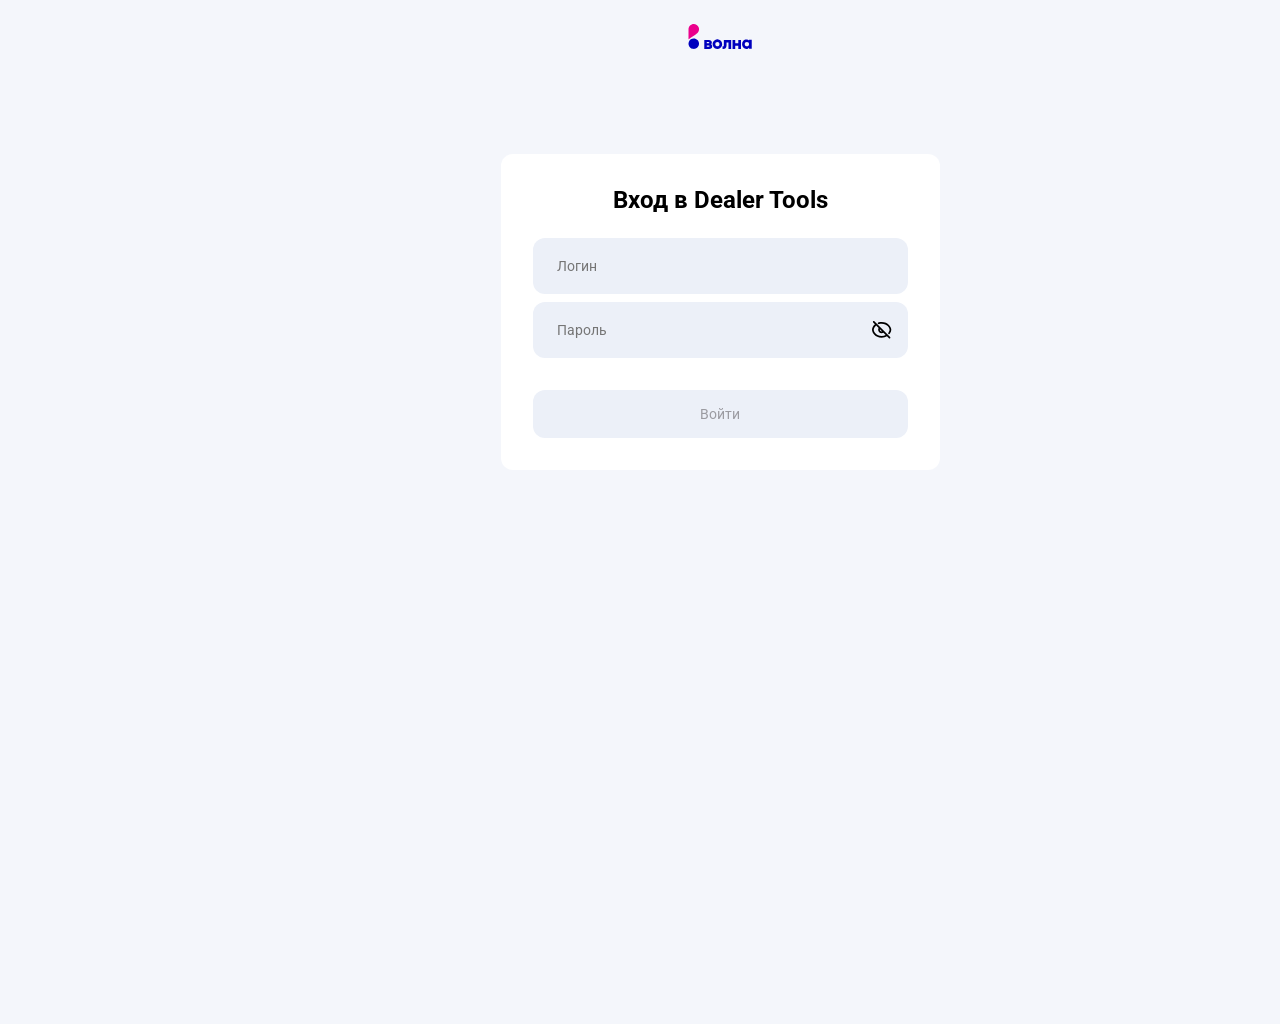
==== волна вход/index.html @ b410c904 "Add files via upload" ====
<!DOCTYPE html>
<html lang="ru">
<head>
    <meta charset="UTF-8">
    <meta name="viewport" content="width=device-width, initial-scale=1.0">
    <link rel="stylesheet" href="style.css">
    <title>Форма авторизации</title>
   
</head>
<body>
    <div class="volna">
    <svg width="81" height="32" viewBox="0 0 82 41" fill="none" xmlns="http://www.w3.org/2000/svg">
        <path d="M72.0825 25.8558C72.0647 26.2309 72.1231 26.6056 72.2542 26.9574C72.3852 27.3092 72.5862 27.6309 72.845 27.9029C73.3887 28.3941 74.0953 28.6661 74.8281 28.6661C75.5608 28.6661 76.2674 28.3941 76.8111 27.9029C77.2975 27.3317 77.5645 26.606 77.5645 25.8558C77.5645 25.1057 77.2975 24.38 76.8111 23.8088C76.2659 23.3208 75.5598 23.0509 74.8281 23.0509C74.0963 23.0509 73.3902 23.3208 72.845 23.8088C72.5862 24.0808 72.3852 24.4024 72.2542 24.7543C72.1231 25.1061 72.0647 25.4808 72.0825 25.8558ZM77.5685 21.1784V20.0935H81.028V31.6182H77.5685V30.5333C77.1397 31.0121 76.6079 31.3875 76.0132 31.6313C75.4184 31.875 74.7761 31.9808 74.1346 31.9406C73.3977 31.9465 72.6683 31.7931 71.9961 31.4911C71.324 31.189 70.725 30.7453 70.2402 30.1904C69.2009 28.9904 68.6289 27.4561 68.6289 25.8686C68.6289 24.2812 69.2009 22.7469 70.2402 21.5469C70.7226 20.9873 71.3206 20.5388 71.9928 20.2323C72.6651 19.9257 73.3958 19.7684 74.1346 19.7711C74.776 19.732 75.4179 19.8383 76.0125 20.082C76.6071 20.3257 77.139 20.7005 77.5685 21.1784Z" fill="#0000BE"/>
        <path d="M63.8041 24.5745V20.4242H67.2584V31.9489H63.8041V27.7986H59.884V31.9489H56.4297V20.4242H59.884V24.5745H63.8041Z" fill="#0000BE"/>
        <path d="M45.2843 20.3499H54.6853V31.8746H51.2309V23.6865H48.7387V27.1204C48.7387 28.8706 48.3054 30.1534 47.4388 30.9688C46.5688 31.7825 45.2997 32.0896 43.6211 31.89V28.6659C43.8268 28.7536 44.054 28.778 44.2736 28.7361C44.4933 28.6942 44.6955 28.5878 44.8544 28.4305C45.1823 27.9894 45.3355 27.4425 45.2843 26.8952V20.3499Z" fill="#0000BE"/>
        <path d="M34.3736 25.7927C34.3599 26.1537 34.42 26.5138 34.5503 26.8508C34.6805 27.1878 34.8781 27.4947 35.131 27.7527C35.6392 28.2415 36.3169 28.5145 37.022 28.5145C37.7271 28.5145 38.4048 28.2415 38.9129 27.7527C39.4031 27.2176 39.675 26.5183 39.675 25.7927C39.675 25.067 39.4031 24.3677 38.9129 23.8327C38.4035 23.3462 37.7263 23.0748 37.022 23.0748C36.3177 23.0748 35.6404 23.3462 35.131 23.8327C34.8781 24.0907 34.6805 24.3976 34.5503 24.7346C34.42 25.0716 34.3599 25.4316 34.3736 25.7927ZM41.354 30.1273C40.3542 31.1377 39.0347 31.77 37.6208 31.9163C36.2068 32.0626 34.7859 31.7139 33.6004 30.9295C32.4148 30.1452 31.5381 28.9739 31.1197 27.6153C30.7013 26.2568 30.7672 24.7952 31.3061 23.4798C31.845 22.1644 32.8235 21.0767 34.0748 20.4022C35.3261 19.7276 36.7726 19.5081 38.1677 19.781C39.5628 20.0539 40.8199 20.8023 41.7248 21.8986C42.6297 22.9949 43.1263 24.3712 43.1298 25.7927C43.1466 26.5983 42.9976 27.3988 42.6922 28.1444C42.3867 28.8901 41.9312 29.565 41.354 30.1273Z" fill="#0000BE"/>
        <path d="M23.4428 29.0854H26.0016C26.6771 29.0854 27.0251 28.7988 27.0251 28.2308C27.0251 27.6627 26.6874 27.4222 26.0016 27.4222H23.4428V29.0854ZM25.6127 23.1849H23.4428V24.7969H25.6127C26.295 24.7969 26.6362 24.5359 26.6362 24.0139C26.6362 23.4919 26.295 23.2156 25.6127 23.1849ZM28.8163 26.0405C29.298 26.278 29.6999 26.6511 29.9726 27.1138C30.2453 27.5765 30.377 28.1088 30.3515 28.6453C30.3712 29.0957 30.2895 29.5447 30.1123 29.9593C29.9352 30.3738 29.6671 30.7433 29.328 31.0403C28.5108 31.6841 27.4852 32.0047 26.4468 31.941H20.2188V20.4367H25.9811C27.0192 20.376 28.0437 20.6963 28.8623 21.3374C29.2014 21.6345 29.4695 22.0039 29.6466 22.4185C29.8238 22.833 29.9055 23.2821 29.8858 23.7324C29.9107 24.1794 29.8252 24.6256 29.6369 25.0316C29.4486 25.4377 29.1632 25.7912 28.806 26.0609" fill="#0000BE"/>
        <path d="M6.75507 8.8952e-09C4.96525 0.00135541 3.24915 0.712952 1.98356 1.97854C0.717973 3.24413 0.00636029 4.96025 0.00500488 6.75006V19.6668C0.00500488 19.6668 10.3015 12.7427 11.5195 11.5196C12.4643 10.5769 13.1082 9.37506 13.3697 8.06623C13.6311 6.7574 13.4984 5.40042 12.9883 4.16706C12.4782 2.9337 11.6136 1.8794 10.504 1.13762C9.39447 0.395842 8.08976 -6.85215e-05 6.75507 8.8952e-09Z" fill="#EB008C"/>
        <path d="M13.5001 25.1938C13.5011 26.5292 13.106 27.835 12.3647 28.9458C11.6233 30.0567 10.5692 30.9226 9.33556 31.4341C8.10194 31.9457 6.7443 32.0798 5.43444 31.8195C4.12458 31.5592 2.92136 30.9162 1.97704 29.9719C1.03272 29.0276 0.389743 27.8244 0.129454 26.5145C-0.130836 25.2046 0.0032709 23.847 0.514801 22.6134C1.02633 21.3798 1.89229 20.3256 3.00311 19.5843C4.11394 18.843 5.4197 18.4478 6.75517 18.4488C8.54362 18.4502 10.2584 19.1612 11.5231 20.4259C12.7877 21.6905 13.4988 23.4053 13.5001 25.1938Z" fill="#0000BE"/>
        </svg>
    </div>     
    <div class="form-container">
        <h4>Вход в Dealer Tools</h4>
        <form action="#" method="POST">
            <div class="form-group">
                <input type="text" id="login" placeholder="Логин" name="login" required>
            </div>
             <div class="input-group">
                <div class="form-wrapper">
                        <input type="password" id="password" placeholder="Пароль" name="password" required>

                        <svg width="20" height="20" viewBox="0 0 19 17" fill="none" xmlns="http://www.w3.org/2000/svg">
                            <path fill-rule="evenodd" clip-rule="evenodd" d="M1.07741 0.244078C1.40285 -0.0813592 1.93049 -0.0813592 2.25592 0.244078L17.2559 15.2441C17.5814 15.5695 17.5814 16.0972 17.2559 16.4226C16.9305 16.748 16.4028 16.748 16.0774 16.4226L14.1955 14.5406C12.8565 15.323 11.1845 15.8333 9.16667 15.8333C6.01051 15.8333 3.71422 14.5857 2.21223 13.026C0.743383 11.5006 0 9.63606 0 8.33333C0 6.89869 0.905922 4.7402 2.76704 3.11222L1.07741 1.42259C0.751974 1.09715 0.751974 0.569515 1.07741 0.244078ZM3.94858 4.29376C2.34229 5.65397 1.66667 7.42643 1.66667 8.33333C1.66667 9.11394 2.17328 10.5827 3.41277 11.8699C4.61912 13.1226 6.48949 14.1667 9.16667 14.1667C10.6889 14.1667 11.9462 13.8294 12.9673 13.3125L10.8598 11.205C10.3636 11.4981 9.78443 11.6667 9.16659 11.6667C7.32564 11.6667 5.83326 10.1743 5.83326 8.33333C5.83326 7.71549 6.00185 7.13631 6.29492 6.6401L3.94858 4.29376ZM7.55626 7.90144C7.51949 8.03911 7.49992 8.18386 7.49992 8.33333C7.49992 9.25381 8.24612 10 9.16659 10C9.31607 10 9.46081 9.98044 9.59849 9.94366L7.55626 7.90144ZM9.16667 2.5C8.32154 2.5 7.56049 2.60398 6.8782 2.7831C6.74985 2.8168 6.6242 2.85318 6.50121 2.89206C6.06238 3.0308 5.59417 2.78753 5.45543 2.34871C5.31669 1.90988 5.55996 1.44167 5.99879 1.30293C6.148 1.25576 6.30006 1.21174 6.45498 1.17107C7.27997 0.954476 8.18349 0.833333 9.16667 0.833333C12.3228 0.833333 14.6191 2.08096 16.1211 3.64072C17.59 5.16606 18.3333 7.0306 18.3333 8.33333C18.3333 9.2924 17.9314 10.5331 17.1719 11.7036C17.072 11.8577 16.9653 12.0114 16.8517 12.164C16.5771 12.5333 16.055 12.61 15.6857 12.3353C15.3165 12.0606 15.2398 11.5386 15.5145 11.1693C15.6066 11.0454 15.693 10.9209 15.7738 10.7964C16.4104 9.8153 16.6667 8.88604 16.6667 8.33333C16.6667 7.55273 16.1601 6.08394 14.9206 4.79678C13.7142 3.54404 11.8438 2.5 9.16667 2.5Z" fill="black"/>
                            </svg>
             </div>
            </div>
            <div class="button-container">
                <button type="submit">Войти</button>
            </div>
        </form>
        
    </div>
---- волна вход/style.css ----
@import url('https://fonts.googleapis.com/css2?family=Roboto:ital,wght@0,100..900;1,100..900&display=swap');
        body {
            width: 1440px;
            height: 1024px;
            margin: 0;
            padding: 0;
            display: flex;
            justify-content: center;
            align-items: center;
            font-family: Arial, sans-serif;
            background-color: #F4F6FB;
            
        }
        
        .form-container {
            width: 439px;
            height: 316px;
            background: white;
            border-radius: 12px;
            box-sizing: border-box;
            display: flex;
            flex-direction: column;
            padding: 32px;
            transform: translate(0px, -200px)
      
        }
        
        h4 {
            text-align: center;
            margin-top: 0;
            margin-bottom: 24px;
            font-size: 24px;
            font-family: "Roboto", sans-serif;
        }
        
        form {
            flex: 1;
            display: flex;
            flex-direction: column;
            align-items: center;
        }
        
        .form-group {
            margin-bottom: 8px; 
            width: 375px;
        }
        
        label {
            display: block;
            margin-bottom: 5px;
            font-weight: 500;
            color: #333;
        }
        input {
            width: 375px;
            height: 56px;
            padding: 24px;
            border: none;
            border-radius: 12px;
            font-size: 14px;
            box-sizing: border-box;
            display: block;
            background-color: #ECF0F8;
            color: #9B9BA1;
            font-family: "Roboto", sans-serif;
        }
        

        
        .button-container {
            margin-top: 32px;
            text-align: center;
        }
        button {
            width: 375px;
            height: 48px;
            padding: 10px 20px;
            background-color: #007bff;
            color: white;
            border: none;
            border-radius: 12px;
            font-size: 14px;
            cursor: pointer;
            display: inline-block;
            background-color: #ECF0F8;
            color: #9B9BA1;
            font-family: "Roboto", sans-serif;
        }
    .form-wrapper {
        position: relative;
        width: 100%;
    }

    .form-wrapper input {
        padding-right: 50px;
    }
    .form-wrapper svg {
        position: absolute;
            right: 1rem;
            top: 50%;
            transform: translateY(-50%);
            width: 20px;
            height: 20px;
            pointer-events: none;
            transition: stroke 0.2s, fill 0.2s;
    }
    .volna {
   position: absolute;
     transform: translate(0px, -500px);
     margin-top: 60px;
    }
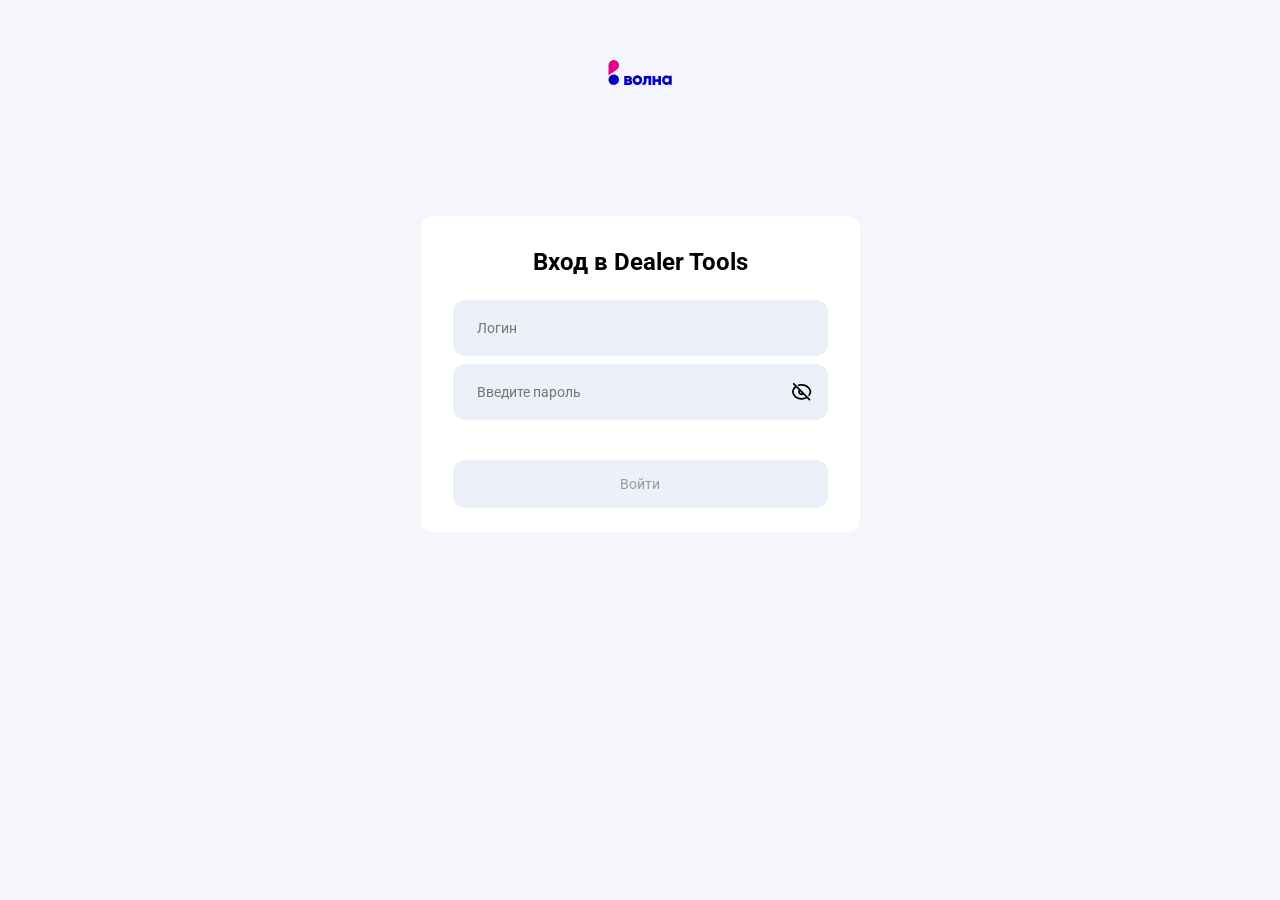
==== commit b46c3914: "Add files via upload" ====
--- a/волна вход/index.html
+++ b/волна вход/index.html
@@ -3,40 +3,42 @@
 <head>
     <meta charset="UTF-8">
     <meta name="viewport" content="width=device-width, initial-scale=1.0">
-    <link rel="stylesheet" href="style.css">
     <title>Форма авторизации</title>
-   
+<link rel="stylesheet" href="style.css">
+<link rel="stylesheet" href="allstyle.css">
 </head>
 <body>
-    <div class="volna">
-    <svg width="81" height="32" viewBox="0 0 82 41" fill="none" xmlns="http://www.w3.org/2000/svg">
-        <path d="M72.0825 25.8558C72.0647 26.2309 72.1231 26.6056 72.2542 26.9574C72.3852 27.3092 72.5862 27.6309 72.845 27.9029C73.3887 28.3941 74.0953 28.6661 74.8281 28.6661C75.5608 28.6661 76.2674 28.3941 76.8111 27.9029C77.2975 27.3317 77.5645 26.606 77.5645 25.8558C77.5645 25.1057 77.2975 24.38 76.8111 23.8088C76.2659 23.3208 75.5598 23.0509 74.8281 23.0509C74.0963 23.0509 73.3902 23.3208 72.845 23.8088C72.5862 24.0808 72.3852 24.4024 72.2542 24.7543C72.1231 25.1061 72.0647 25.4808 72.0825 25.8558ZM77.5685 21.1784V20.0935H81.028V31.6182H77.5685V30.5333C77.1397 31.0121 76.6079 31.3875 76.0132 31.6313C75.4184 31.875 74.7761 31.9808 74.1346 31.9406C73.3977 31.9465 72.6683 31.7931 71.9961 31.4911C71.324 31.189 70.725 30.7453 70.2402 30.1904C69.2009 28.9904 68.6289 27.4561 68.6289 25.8686C68.6289 24.2812 69.2009 22.7469 70.2402 21.5469C70.7226 20.9873 71.3206 20.5388 71.9928 20.2323C72.6651 19.9257 73.3958 19.7684 74.1346 19.7711C74.776 19.732 75.4179 19.8383 76.0125 20.082C76.6071 20.3257 77.139 20.7005 77.5685 21.1784Z" fill="#0000BE"/>
-        <path d="M63.8041 24.5745V20.4242H67.2584V31.9489H63.8041V27.7986H59.884V31.9489H56.4297V20.4242H59.884V24.5745H63.8041Z" fill="#0000BE"/>
-        <path d="M45.2843 20.3499H54.6853V31.8746H51.2309V23.6865H48.7387V27.1204C48.7387 28.8706 48.3054 30.1534 47.4388 30.9688C46.5688 31.7825 45.2997 32.0896 43.6211 31.89V28.6659C43.8268 28.7536 44.054 28.778 44.2736 28.7361C44.4933 28.6942 44.6955 28.5878 44.8544 28.4305C45.1823 27.9894 45.3355 27.4425 45.2843 26.8952V20.3499Z" fill="#0000BE"/>
-        <path d="M34.3736 25.7927C34.3599 26.1537 34.42 26.5138 34.5503 26.8508C34.6805 27.1878 34.8781 27.4947 35.131 27.7527C35.6392 28.2415 36.3169 28.5145 37.022 28.5145C37.7271 28.5145 38.4048 28.2415 38.9129 27.7527C39.4031 27.2176 39.675 26.5183 39.675 25.7927C39.675 25.067 39.4031 24.3677 38.9129 23.8327C38.4035 23.3462 37.7263 23.0748 37.022 23.0748C36.3177 23.0748 35.6404 23.3462 35.131 23.8327C34.8781 24.0907 34.6805 24.3976 34.5503 24.7346C34.42 25.0716 34.3599 25.4316 34.3736 25.7927ZM41.354 30.1273C40.3542 31.1377 39.0347 31.77 37.6208 31.9163C36.2068 32.0626 34.7859 31.7139 33.6004 30.9295C32.4148 30.1452 31.5381 28.9739 31.1197 27.6153C30.7013 26.2568 30.7672 24.7952 31.3061 23.4798C31.845 22.1644 32.8235 21.0767 34.0748 20.4022C35.3261 19.7276 36.7726 19.5081 38.1677 19.781C39.5628 20.0539 40.8199 20.8023 41.7248 21.8986C42.6297 22.9949 43.1263 24.3712 43.1298 25.7927C43.1466 26.5983 42.9976 27.3988 42.6922 28.1444C42.3867 28.8901 41.9312 29.565 41.354 30.1273Z" fill="#0000BE"/>
-        <path d="M23.4428 29.0854H26.0016C26.6771 29.0854 27.0251 28.7988 27.0251 28.2308C27.0251 27.6627 26.6874 27.4222 26.0016 27.4222H23.4428V29.0854ZM25.6127 23.1849H23.4428V24.7969H25.6127C26.295 24.7969 26.6362 24.5359 26.6362 24.0139C26.6362 23.4919 26.295 23.2156 25.6127 23.1849ZM28.8163 26.0405C29.298 26.278 29.6999 26.6511 29.9726 27.1138C30.2453 27.5765 30.377 28.1088 30.3515 28.6453C30.3712 29.0957 30.2895 29.5447 30.1123 29.9593C29.9352 30.3738 29.6671 30.7433 29.328 31.0403C28.5108 31.6841 27.4852 32.0047 26.4468 31.941H20.2188V20.4367H25.9811C27.0192 20.376 28.0437 20.6963 28.8623 21.3374C29.2014 21.6345 29.4695 22.0039 29.6466 22.4185C29.8238 22.833 29.9055 23.2821 29.8858 23.7324C29.9107 24.1794 29.8252 24.6256 29.6369 25.0316C29.4486 25.4377 29.1632 25.7912 28.806 26.0609" fill="#0000BE"/>
-        <path d="M6.75507 8.8952e-09C4.96525 0.00135541 3.24915 0.712952 1.98356 1.97854C0.717973 3.24413 0.00636029 4.96025 0.00500488 6.75006V19.6668C0.00500488 19.6668 10.3015 12.7427 11.5195 11.5196C12.4643 10.5769 13.1082 9.37506 13.3697 8.06623C13.6311 6.7574 13.4984 5.40042 12.9883 4.16706C12.4782 2.9337 11.6136 1.8794 10.504 1.13762C9.39447 0.395842 8.08976 -6.85215e-05 6.75507 8.8952e-09Z" fill="#EB008C"/>
-        <path d="M13.5001 25.1938C13.5011 26.5292 13.106 27.835 12.3647 28.9458C11.6233 30.0567 10.5692 30.9226 9.33556 31.4341C8.10194 31.9457 6.7443 32.0798 5.43444 31.8195C4.12458 31.5592 2.92136 30.9162 1.97704 29.9719C1.03272 29.0276 0.389743 27.8244 0.129454 26.5145C-0.130836 25.2046 0.0032709 23.847 0.514801 22.6134C1.02633 21.3798 1.89229 20.3256 3.00311 19.5843C4.11394 18.843 5.4197 18.4478 6.75517 18.4488C8.54362 18.4502 10.2584 19.1612 11.5231 20.4259C12.7877 21.6905 13.4988 23.4053 13.5001 25.1938Z" fill="#0000BE"/>
-        </svg>
-    </div>     
-    <div class="form-container">
-        <h4>Вход в Dealer Tools</h4>
-        <form action="#" method="POST">
-            <div class="form-group">
-                <input type="text" id="login" placeholder="Логин" name="login" required>
-            </div>
-             <div class="input-group">
-                <div class="form-wrapper">
-                        <input type="password" id="password" placeholder="Пароль" name="password" required>
-
+    <div class="content-wrapper">
+        <div class="volna">
+            <svg width="81" height="32" viewBox="0 0 82 41" fill="none" xmlns="http://www.w3.org/2000/svg">
+                <path d="M72.0825 25.8558C72.0647 26.2309 72.1231 26.6056 72.2542 26.9574C72.3852 27.3092 72.5862 27.6309 72.845 27.9029C73.3887 28.3941 74.0953 28.6661 74.8281 28.6661C75.5608 28.6661 76.2674 28.3941 76.8111 27.9029C77.2975 27.3317 77.5645 26.606 77.5645 25.8558C77.5645 25.1057 77.2975 24.38 76.8111 23.8088C76.2659 23.3208 75.5598 23.0509 74.8281 23.0509C74.0963 23.0509 73.3902 23.3208 72.845 23.8088C72.5862 24.0808 72.3852 24.4024 72.2542 24.7543C72.1231 25.1061 72.0647 25.4808 72.0825 25.8558ZM77.5685 21.1784V20.0935H81.028V31.6182H77.5685V30.5333C77.1397 31.0121 76.6079 31.3875 76.0132 31.6313C75.4184 31.875 74.7761 31.9808 74.1346 31.9406C73.3977 31.9465 72.6683 31.7931 71.9961 31.4911C71.324 31.189 70.725 30.7453 70.2402 30.1904C69.2009 28.9904 68.6289 27.4561 68.6289 25.8686C68.6289 24.2812 69.2009 22.7469 70.2402 21.5469C70.7226 20.9873 71.3206 20.5388 71.9928 20.2323C72.6651 19.9257 73.3958 19.7684 74.1346 19.7711C74.776 19.732 75.4179 19.8383 76.0125 20.082C76.6071 20.3257 77.139 20.7005 77.5685 21.1784Z" fill="#0000BE"/>
+                <path d="M63.8041 24.5745V20.4242H67.2584V31.9489H63.8041V27.7986H59.884V31.9489H56.4297V20.4242H59.884V24.5745H63.8041Z" fill="#0000BE"/>
+                <path d="M45.2843 20.3499H54.6853V31.8746H51.2309V23.6865H48.7387V27.1204C48.7387 28.8706 48.3054 30.1534 47.4388 30.9688C46.5688 31.7825 45.2997 32.0896 43.6211 31.89V28.6659C43.8268 28.7536 44.054 28.778 44.2736 28.7361C44.4933 28.6942 44.6955 28.5878 44.8544 28.4305C45.1823 27.9894 45.3355 27.4425 45.2843 26.8952V20.3499Z" fill="#0000BE"/>
+                <path d="M34.3736 25.7927C34.3599 26.1537 34.42 26.5138 34.5503 26.8508C34.6805 27.1878 34.8781 27.4947 35.131 27.7527C35.6392 28.2415 36.3169 28.5145 37.022 28.5145C37.7271 28.5145 38.4048 28.2415 38.9129 27.7527C39.4031 27.2176 39.675 26.5183 39.675 25.7927C39.675 25.067 39.4031 24.3677 38.9129 23.8327C38.4035 23.3462 37.7263 23.0748 37.022 23.0748C36.3177 23.0748 35.6404 23.3462 35.131 23.8327C34.8781 24.0907 34.6805 24.3976 34.5503 24.7346C34.42 25.0716 34.3599 25.4316 34.3736 25.7927ZM41.354 30.1273C40.3542 31.1377 39.0347 31.77 37.6208 31.9163C36.2068 32.0626 34.7859 31.7139 33.6004 30.9295C32.4148 30.1452 31.5381 28.9739 31.1197 27.6153C30.7013 26.2568 30.7672 24.7952 31.3061 23.4798C31.845 22.1644 32.8235 21.0767 34.0748 20.4022C35.3261 19.7276 36.7726 19.5081 38.1677 19.781C39.5628 20.0539 40.8199 20.8023 41.7248 21.8986C42.6297 22.9949 43.1263 24.3712 43.1298 25.7927C43.1466 26.5983 42.9976 27.3988 42.6922 28.1444C42.3867 28.8901 41.9312 29.565 41.354 30.1273Z" fill="#0000BE"/>
+                <path d="M23.4428 29.0854H26.0016C26.6771 29.0854 27.0251 28.7988 27.0251 28.2308C27.0251 27.6627 26.6874 27.4222 26.0016 27.4222H23.4428V29.0854ZM25.6127 23.1849H23.4428V24.7969H25.6127C26.295 24.7969 26.6362 24.5359 26.6362 24.0139C26.6362 23.4919 26.295 23.2156 25.6127 23.1849ZM28.8163 26.0405C29.298 26.278 29.6999 26.6511 29.9726 27.1138C30.2453 27.5765 30.377 28.1088 30.3515 28.6453C30.3712 29.0957 30.2895 29.5447 30.1123 29.9593C29.9352 30.3738 29.6671 30.7433 29.328 31.0403C28.5108 31.6841 27.4852 32.0047 26.4468 31.941H20.2188V20.4367H25.9811C27.0192 20.376 28.0437 20.6963 28.8623 21.3374C29.2014 21.6345 29.4695 22.0039 29.6466 22.4185C29.8238 22.833 29.9055 23.2821 29.8858 23.7324C29.9107 24.1794 29.8252 24.6256 29.6369 25.0316C29.4486 25.4377 29.1632 25.7912 28.806 26.0609" fill="#0000BE"/>
+                <path d="M6.75507 8.8952e-09C4.96525 0.00135541 3.24915 0.712952 1.98356 1.97854C0.717973 3.24413 0.00636029 4.96025 0.00500488 6.75006V19.6668C0.00500488 19.6668 10.3015 12.7427 11.5195 11.5196C12.4643 10.5769 13.1082 9.37506 13.3697 8.06623C13.6311 6.7574 13.4984 5.40042 12.9883 4.16706C12.4782 2.9337 11.6136 1.8794 10.504 1.13762C9.39447 0.395842 8.08976 -6.85215e-05 6.75507 8.8952e-09Z" fill="#EB008C"/>
+                <path d="M13.5001 25.1938C13.5011 26.5292 13.106 27.835 12.3647 28.9458C11.6233 30.0567 10.5692 30.9226 9.33556 31.4341C8.10194 31.9457 6.7443 32.0798 5.43444 31.8195C4.12458 31.5592 2.92136 30.9162 1.97704 29.9719C1.03272 29.0276 0.389743 27.8244 0.129454 26.5145C-0.130836 25.2046 0.0032709 23.847 0.514801 22.6134C1.02633 21.3798 1.89229 20.3256 3.00311 19.5843C4.11394 18.843 5.4197 18.4478 6.75517 18.4488C8.54362 18.4502 10.2584 19.1612 11.5231 20.4259C12.7877 21.6905 13.4988 23.4053 13.5001 25.1938Z" fill="#0000BE"/>
+            </svg>
+        </div>
+        <div class="form-container">
+            <h4>Вход в Dealer Tools</h4>
+            <form action="#" method="POST">
+                <div class="form-group">
+                    <input type="text" id="login" placeholder="Логин" name="login" required>
+                </div>
+                <div class="input-group">
+                    <div class="form-wrapper">
+                        <input type="password" id="password" placeholder="Введите пароль" name="password" required>
                         <svg width="20" height="20" viewBox="0 0 19 17" fill="none" xmlns="http://www.w3.org/2000/svg">
                             <path fill-rule="evenodd" clip-rule="evenodd" d="M1.07741 0.244078C1.40285 -0.0813592 1.93049 -0.0813592 2.25592 0.244078L17.2559 15.2441C17.5814 15.5695 17.5814 16.0972 17.2559 16.4226C16.9305 16.748 16.4028 16.748 16.0774 16.4226L14.1955 14.5406C12.8565 15.323 11.1845 15.8333 9.16667 15.8333C6.01051 15.8333 3.71422 14.5857 2.21223 13.026C0.743383 11.5006 0 9.63606 0 8.33333C0 6.89869 0.905922 4.7402 2.76704 3.11222L1.07741 1.42259C0.751974 1.09715 0.751974 0.569515 1.07741 0.244078ZM3.94858 4.29376C2.34229 5.65397 1.66667 7.42643 1.66667 8.33333C1.66667 9.11394 2.17328 10.5827 3.41277 11.8699C4.61912 13.1226 6.48949 14.1667 9.16667 14.1667C10.6889 14.1667 11.9462 13.8294 12.9673 13.3125L10.8598 11.205C10.3636 11.4981 9.78443 11.6667 9.16659 11.6667C7.32564 11.6667 5.83326 10.1743 5.83326 8.33333C5.83326 7.71549 6.00185 7.13631 6.29492 6.6401L3.94858 4.29376ZM7.55626 7.90144C7.51949 8.03911 7.49992 8.18386 7.49992 8.33333C7.49992 9.25381 8.24612 10 9.16659 10C9.31607 10 9.46081 9.98044 9.59849 9.94366L7.55626 7.90144ZM9.16667 2.5C8.32154 2.5 7.56049 2.60398 6.8782 2.7831C6.74985 2.8168 6.6242 2.85318 6.50121 2.89206C6.06238 3.0308 5.59417 2.78753 5.45543 2.34871C5.31669 1.90988 5.55996 1.44167 5.99879 1.30293C6.148 1.25576 6.30006 1.21174 6.45498 1.17107C7.27997 0.954476 8.18349 0.833333 9.16667 0.833333C12.3228 0.833333 14.6191 2.08096 16.1211 3.64072C17.59 5.16606 18.3333 7.0306 18.3333 8.33333C18.3333 9.2924 17.9314 10.5331 17.1719 11.7036C17.072 11.8577 16.9653 12.0114 16.8517 12.164C16.5771 12.5333 16.055 12.61 15.6857 12.3353C15.3165 12.0606 15.2398 11.5386 15.5145 11.1693C15.6066 11.0454 15.693 10.9209 15.7738 10.7964C16.4104 9.8153 16.6667 8.88604 16.6667 8.33333C16.6667 7.55273 16.1601 6.08394 14.9206 4.79678C13.7142 3.54404 11.8438 2.5 9.16667 2.5Z" fill="black"/>
-                            </svg>
-             </div>
-            </div>
-            <div class="button-container">
-                <button type="submit">Войти</button>
-            </div>
-        </form>
-        
-    </div>+                        </svg>
+                    </div>
+                </div>
+                <div class="button-container">
+                    <button type="submit">Войти</button>
+                </div>
+            </form>
+        </div>
+    </div>
+</body>
+</html>
--- a/волна вход/style.css
+++ b/волна вход/style.css
@@ -1,111 +1,21 @@
-        @import url('https://fonts.googleapis.com/css2?family=Roboto:ital,wght@0,100..900;1,100..900&display=swap');
-        body {
-            width: 1440px;
-            height: 1024px;
-            margin: 0;
-            padding: 0;
-            display: flex;
-            justify-content: center;
-            align-items: center;
-            font-family: Arial, sans-serif;
-            background-color: #F4F6FB;
-            
-        }
-        
-        .form-container {
-            width: 439px;
-            height: 316px;
-            background: white;
-            border-radius: 12px;
-            box-sizing: border-box;
-            display: flex;
-            flex-direction: column;
-            padding: 32px;
-            transform: translate(0px, -200px)
-      
-        }
-        
-        h4 {
-            text-align: center;
-            margin-top: 0;
-            margin-bottom: 24px;
-            font-size: 24px;
-            font-family: "Roboto", sans-serif;
-        }
-        
-        form {
-            flex: 1;
-            display: flex;
-            flex-direction: column;
-            align-items: center;
-        }
-        
-        .form-group {
-            margin-bottom: 8px; 
-            width: 375px;
-        }
-        
-        label {
-            display: block;
-            margin-bottom: 5px;
-            font-weight: 500;
-            color: #333;
-        }
+.form-container {
+     height: 316px;
+}
         input {
-            width: 375px;
-            height: 56px;
-            padding: 24px;
             border: none;
-            border-radius: 12px;
-            font-size: 14px;
-            box-sizing: border-box;
-            display: block;
             background-color: #ECF0F8;
             color: #9B9BA1;
-            font-family: "Roboto", sans-serif;
         }
-        
-
-        
         .button-container {
             margin-top: 32px;
-            text-align: center;
         }
         button {
-            width: 375px;
-            height: 48px;
-            padding: 10px 20px;
-            background-color: #007bff;
-            color: white;
-            border: none;
-            border-radius: 12px;
-            font-size: 14px;
-            cursor: pointer;
-            display: inline-block;
             background-color: #ECF0F8;
             color: #9B9BA1;
-            font-family: "Roboto", sans-serif;
         }
-    .form-wrapper {
-        position: relative;
-        width: 100%;
-    }
-
-    .form-wrapper input {
-        padding-right: 50px;
-    }
     .form-wrapper svg {
-        position: absolute;
             right: 1rem;
-            top: 50%;
-            transform: translateY(-50%);
             width: 20px;
             height: 20px;
-            pointer-events: none;
-            transition: stroke 0.2s, fill 0.2s;
-    }
-    .volna {
-   position: absolute;
-     transform: translate(0px, -500px);
-     margin-top: 60px;
+            top: 50%;
     }
--- a/волна вход/allstyle.css
+++ b/волна вход/allstyle.css
@@ -0,0 +1,117 @@
+@import url('https://fonts.googleapis.com/css2?family=Roboto:ital,wght@0,100..900;1,100..900&display=swap'); 
+        * {
+            margin: 0;
+            padding: 0;
+            box-sizing: border-box;
+        }  
+        body {
+            font-family: Arial, sans-serif;
+            background-color: #F4F6FB;
+            min-height: 100vh;
+            display: flex;
+            justify-content: center;
+            align-items: flex-start;
+        }
+    .content-wrapper {
+            display: flex;
+            flex-direction: column;
+            align-items: center;
+            margin-top: 60px; 
+        }
+    .volna {
+            margin-bottom: 120px; 
+        }
+    .form-container {
+            width: 439px;
+            background: white;
+            border-radius: 12px;
+            box-sizing: border-box;
+            display: flex;
+            flex-direction: column;
+            padding: 32px;
+        }
+    h4 {
+            text-align: center;
+            margin-top: 0;
+            margin-bottom: 24px;
+            font-size: 24px;
+            font-family: "Roboto", sans-serif;
+        }
+    form {
+            flex: 1;
+            display: flex;
+            flex-direction: column;
+            align-items: center;
+        }
+    .form-group {
+            margin-bottom: 8px;
+            width: 375px;
+        }
+    .input-group {
+            width: 375px;
+            margin-bottom: 8px;
+        }
+    input {
+            width: 375px;
+            height: 56px;
+            padding: 24px;
+            border-radius: 12px;
+            font-size: 14px;
+            box-sizing: border-box;
+            display: block;
+            font-family: "Roboto", sans-serif;
+        }
+    .button-container {
+            text-align: center;
+        }
+    button {
+            width: 375px;
+            height: 48px;
+            padding: 10px 20px;
+            border: none;
+            border-radius: 12px;
+            font-size: 14px;
+            cursor: pointer;
+            display: inline-block;
+            font-family: "Roboto", sans-serif;
+        }
+    .form-wrapper, .form-wrapper1 {
+        position: relative;
+        width: 100%;
+        }
+    .form-wrapper input, .form-wrapper1 input, .form-wrapper2 input {
+        padding-right: 50px;
+    }
+    .form-wrapper svg, .form-wrapper1 svg, .form-wrapper2 svg {
+        position: absolute;
+        transform: translateY(-50%);
+        pointer-events: none;
+        transition: stroke 0.2s, fill 0.2s;
+    }
+    .form-wrapper2 svg {
+        width: 20px;
+        height: 20px;
+    }
+   .form-wrapper1 input:focus + label, .form-wrapper2 input:focus + label {
+        top: 8px;
+        font-size: 12px;
+    }
+    .form-wrapper1 label {
+        position: absolute;
+        left: 20px;
+        top: 40%;
+        transform: translateY(-10%);
+        color: #8C94A8;
+        font-size: 14px;
+        pointer-events: none;
+        transition: all 0.3s;
+    }
+  .form-wrapper2 label {
+        position: absolute;
+        left: 20px;
+        transform: translateY(-10%);
+        color: #8C94A8;
+        font-size: 14px;
+        pointer-events: none;
+        transition: all 0.3s;
+    }
